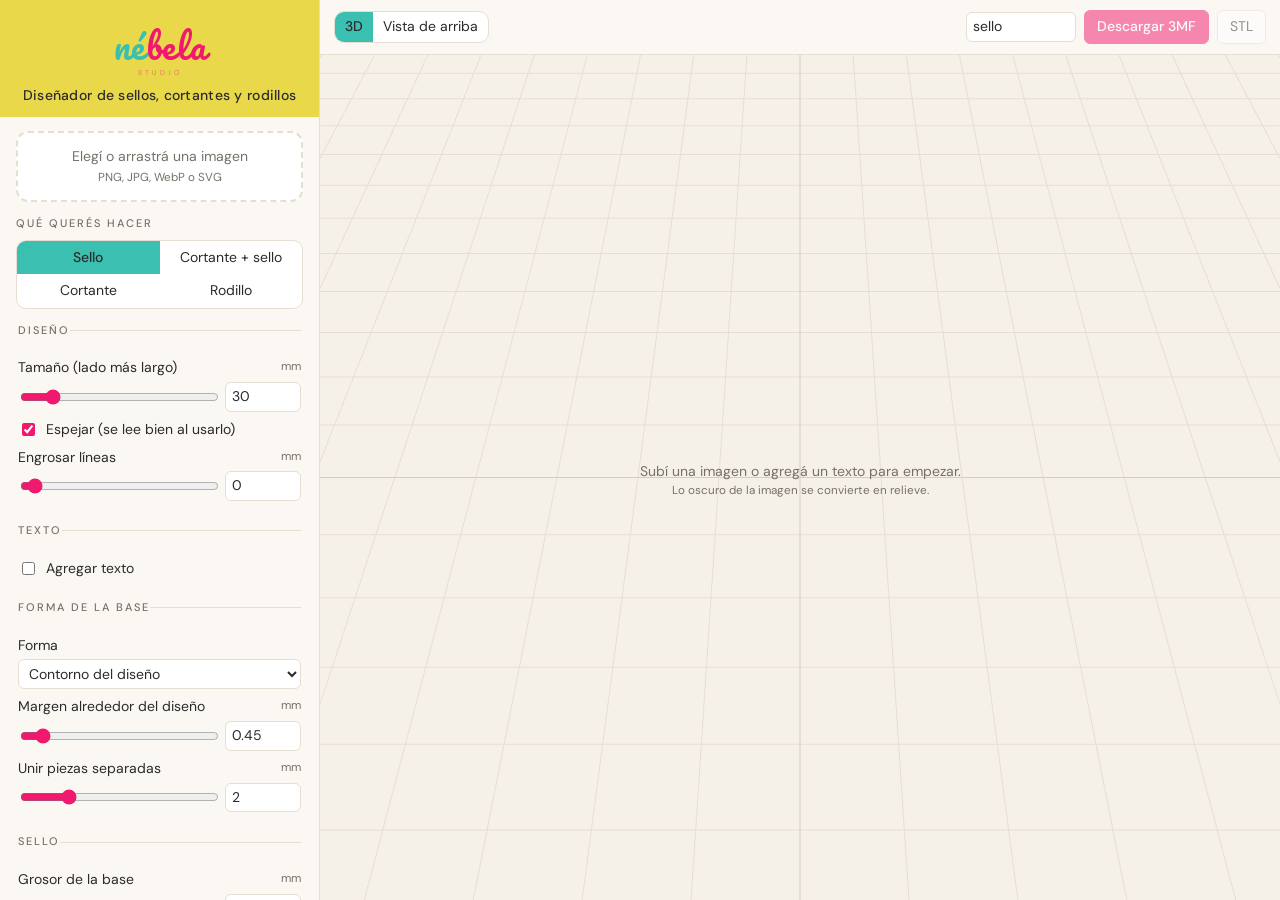
==== escritorio/index.html @ fec85895 "Primera versión del diseñador de sellos de Nébela Studio Sellos con encastre de mango, cortante + se" ====
<!doctype html>
<html lang="es">
<head>
  <meta charset="utf-8">
  <meta name="viewport" content="width=device-width, initial-scale=1">
  <title>Diseñador de sellos · Nébela Studio</title>
  <!-- Versión de escritorio. La lógica y los estilos de marca están en ../comun (compartidos con la app móvil). -->
  <link rel="stylesheet" href="../comun/estilos.css">
  <script src="../comun/libs/clipper.js"></script>
  <script type="importmap">
  {
    "imports": {
      "three": "../comun/libs/three.module.js",
      "three/addons/controls/OrbitControls.js": "../comun/libs/OrbitControls.js",
      "fflate": "../comun/libs/fflate.js",
      "opentype.js": "../comun/libs/opentype.module.js"
    }
  }
  </script>
</head>
<body>
  <aside id="panel">
    <header class="brand">
      <!-- Logo de Nébela Studio sobre amarillo: "né" turquesa, "bela" y "STUDIO" fucsia -->
      <svg viewBox="0 0 600 220" role="img" aria-label="Nébela Studio">
        <text x="300" y="145" font-family="Pacifico, cursive" font-size="110" text-anchor="middle" letter-spacing="2"><tspan fill="#3BBFB0">né</tspan><tspan fill="#F0196E">bela</tspan></text>
        <text x="300" y="192" font-family="'DM Sans', sans-serif" font-size="22" font-weight="300" fill="#F0196E" opacity="0.6" text-anchor="middle" letter-spacing="10">STUDIO</text>
      </svg>
      <h1>Diseñador de sellos, cortantes y rodillos</h1>
    </header>

    <section>
      <label class="drop" id="drop">
        <input type="file" id="file" accept="image/png,image/jpeg,image/webp,image/svg+xml">
        <span id="dropText">Elegí o arrastrá una imagen<br><small>PNG, JPG, WebP o SVG</small></span>
      </label>
      <button id="clearImg" class="link" hidden>Quitar imagen</button>
    </section>

    <section>
      <h2>Qué querés hacer</h2>
      <div class="seg" id="modeSeg">
        <button data-mode="stamp" class="on">Sello</button>
        <button data-mode="both">Cortante + sello</button>
        <button data-mode="cutter">Cortante</button>
        <button data-mode="roller">Rodillo</button>
      </div>
    </section>

    <div id="controls"></div>
  </aside>

  <main>
    <div class="toolbar">
      <div class="seg small" id="viewSeg">
        <button data-view="3d" class="on">3D</button>
        <button data-view="2d">Vista de arriba</button>
      </div>
      <span id="size"></span>
      <span class="spacer"></span>
      <input id="name" value="sello" title="Nombre del archivo">
      <button id="dl3mf" class="primary" disabled>Descargar 3MF</button>
      <button id="dlstl" disabled>STL</button>
    </div>
    <div id="warnings"></div>
    <div id="view3d" class="view"></div>
    <div id="view2d" class="view" hidden></div>
    <div id="empty" class="empty">Subí una imagen o agregá un texto para empezar.<br><small>Lo oscuro de la imagen se convierte en relieve.</small></div>
  </main>

  <script type="module" src="../comun/js/app.js"></script>
</body>
</html>
---- comun/estilos.css ----
/* Estilos compartidos por la versión de escritorio y la app móvil.
   Identidad visual de Nébela Studio. */
@font-face { font-family: "DM Sans"; font-weight: 300; font-display: swap; src: url(fuentes/dm-sans-300.woff2) format("woff2"); }
@font-face { font-family: "DM Sans"; font-weight: 400; font-display: swap; src: url(fuentes/dm-sans-400.woff2) format("woff2"); }
@font-face { font-family: "DM Sans"; font-weight: 500; font-display: swap; src: url(fuentes/dm-sans-500.woff2) format("woff2"); }
@font-face { font-family: "Pacifico"; font-weight: 400; font-display: swap; src: url(fuentes/pacifico.woff) format("woff"); }

:root {
  --amarillo: #E8D84A;
  --blanco-roto: #F5F0E8;
  --turquesa: #3BBFB0;
  --fucsia: #F0196E;
  --fucsia-texto: #C8105A; /* fucsia más oscuro para texto chico: se lee mejor sobre fondo claro */
  --lima: #9ACD32;
  --grafito: #2B2B2B;

  --ui-font: "DM Sans", system-ui, "Segoe UI", sans-serif;
  --bg: var(--blanco-roto);
  --panel: #FBF8F3;
  --ink: var(--grafito);
  --muted: #77716A;
  --line: #E6DED1;
  --warn: #F4ECB0;
}
* { box-sizing: border-box; }
html, body { height: 100%; margin: 0; }
body {
  display: flex; background: var(--bg); color: var(--ink);
  font: 14px/1.4 var(--ui-font);
  accent-color: var(--fucsia);
}
#panel {
  width: 320px; flex: none; overflow-y: auto; background: var(--panel);
  border-right: 1px solid var(--line); padding: 0 16px 16px;
}

/* Encabezado con el logo sobre amarillo */
.brand {
  margin: 0 -16px 14px; padding: 14px 16px 12px; background: var(--amarillo); text-align: center;
}
.brand svg { display: block; width: 190px; height: auto; margin: 0 auto; }
.brand h1 { font-size: 14px; font-weight: 500; margin: 2px 0 0; color: var(--grafito); letter-spacing: .02em; }

section, fieldset { margin-bottom: 14px; }
h2, legend {
  font-size: 11px; font-weight: 500; text-transform: uppercase; letter-spacing: .18em;
  color: var(--muted); margin: 0 0 8px; padding: 0;
}
fieldset { border: 0; border-top: 1px solid var(--line); padding: 12px 0 0; }
.drop {
  display: block; border: 2px dashed var(--line); border-radius: 12px; padding: 14px;
  text-align: center; cursor: pointer; color: var(--muted); background: #fff;
}
.drop:hover, .drop.over { border-color: var(--turquesa); }
.drop input { display: none; }
.drop img { max-width: 100%; max-height: 120px; display: block; margin: 0 auto 6px; }
.seg { display: flex; border: 1px solid var(--line); border-radius: 10px; overflow: hidden; background: #fff; }
#modeSeg { display: grid; grid-template-columns: 1fr 1fr; }
.seg button { flex: 1; border: 0; border-radius: 0; background: transparent; padding: 7px 4px; }
.seg button:hover { background: var(--blanco-roto); }
.seg button.on { background: var(--turquesa); color: var(--grafito); font-weight: 500; }
.seg.small button { padding: 5px 10px; }
.row { display: grid; grid-template-columns: 1fr 76px; gap: 4px 8px; align-items: center; margin-bottom: 8px; }
.row label { grid-column: 1 / -1; display: flex; justify-content: space-between; }
.row label small { color: var(--muted); }
.row input[type=range] { width: 100%; }
.row input[type=number], .row select { width: 100%; }
.row.check { grid-template-columns: auto 1fr; }
.row.check label { grid-column: 2; }
.link { background: none; border: 0; padding: 0; color: var(--fucsia-texto); font-size: 12px; cursor: pointer; text-decoration: underline; }
#clearImg { margin-top: 6px; }
textarea { width: 100%; font: inherit; border: 1px solid var(--line); border-radius: 6px; padding: 4px 6px; resize: vertical; background: #fff; }
.hint { color: var(--muted); font-size: 12px; margin: -4px 0 8px; }
input, select, button, textarea {
  font: inherit; color: inherit; border: 1px solid var(--line); border-radius: 6px;
  padding: 4px 6px; background: #fff;
}
input:focus-visible, select:focus-visible, button:focus-visible, textarea:focus-visible {
  outline: 2px solid var(--turquesa); outline-offset: 1px;
}
button { cursor: pointer; padding: 6px 12px; }
button.primary { background: var(--fucsia); color: #fff; border-color: var(--fucsia); font-weight: 500; }
button.primary:hover:not(:disabled) { background: var(--fucsia-texto); }
button:disabled { opacity: .5; cursor: default; }

/* Selector de colores */
.swatches { display: flex; flex-wrap: wrap; gap: 6px; }
.sw {
  width: 28px; height: 28px; padding: 0; border-radius: 50%; border: 1px solid rgba(43, 43, 43, .2);
  cursor: pointer; position: relative; flex: none;
}
.sw[aria-pressed="true"] { box-shadow: 0 0 0 2px var(--panel), 0 0 0 4px var(--grafito); }
.swatches .sw-other { background: conic-gradient(#F0196E, #E8D84A, #9ACD32, #3BBFB0, #F0196E); overflow: hidden; display: block; }
.swatches .sw-other[style*="background"] { background-image: none; }
.sw-other input { position: absolute; inset: 0; opacity: 0; width: 100%; height: 100%; cursor: pointer; border: 0; padding: 0; }

/* Selector de tipografías: cada nombre en su letra */
.fontpick { position: relative; }
.fp-btn { width: 100%; text-align: left; font-size: 18px; padding: 6px 30px 6px 10px; position: relative; }
.fp-btn::after { content: "▾"; position: absolute; right: 10px; top: 50%; transform: translateY(-50%); font: 14px var(--ui-font); color: var(--muted); }
.fp-list {
  position: absolute; z-index: 10; left: 0; right: 0; top: calc(100% + 4px);
  max-height: 320px; overflow-y: auto; background: #fff; border: 1px solid var(--line);
  border-radius: 10px; box-shadow: 0 8px 24px rgba(43, 43, 43, .15); padding: 4px;
}
.fp-list button {
  display: block; width: 100%; text-align: left; border: 0; border-radius: 6px;
  font-size: 20px; line-height: 1.5; padding: 4px 10px; background: transparent;
}
.fp-list button:hover, .fp-list button:focus-visible { background: var(--blanco-roto); outline: none; }
.fp-list button[aria-selected="true"] { background: var(--turquesa); }

main { flex: 1; display: flex; flex-direction: column; min-width: 0; position: relative; }
.toolbar { display: flex; gap: 8px; align-items: center; padding: 10px 14px; border-bottom: 1px solid var(--line); background: var(--panel); }
.toolbar .spacer { flex: 1; }
#size { color: var(--muted); min-width: 0; overflow: hidden; text-overflow: ellipsis; white-space: nowrap; }
.toolbar button, .toolbar .seg { flex: none; white-space: nowrap; }
#name { width: 110px; min-width: 70px; flex: 0 1 auto; }
#warnings:not(:empty) { background: var(--warn); padding: 8px 14px; border-bottom: 1px solid var(--line); }
.view { flex: 1; min-height: 0; }
#view2d { display: flex; align-items: center; justify-content: center; padding: 20px; }
#view2d svg { max-width: 100%; max-height: 100%; }
.empty { position: absolute; inset: 60px 0 0; display: flex; flex-direction: column; align-items: center; justify-content: center; color: var(--muted); pointer-events: none; text-align: center; }
[hidden] { display: none !important; }
@media (max-width: 760px) {
  body { flex-direction: column; }
  #panel { width: auto; max-height: 50vh; }
}
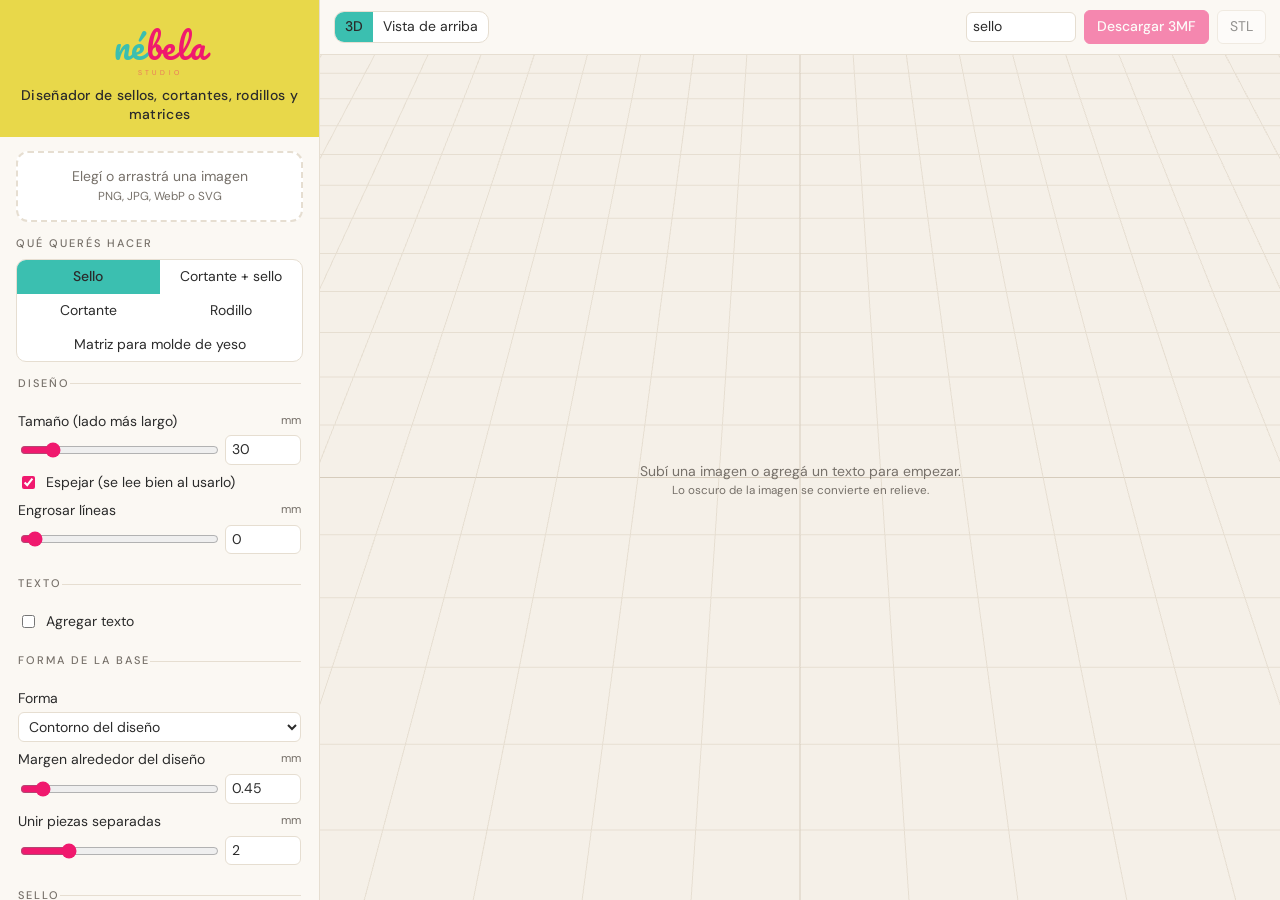
==== commit 5361e448: "Suma matrices para moldes de yeso de 1 y 2 taceles Nuevo modo "Matriz para molde de yeso": a partir " ====
--- a/escritorio/index.html
+++ b/escritorio/index.html
@@ -26,7 +26,7 @@
         <text x="300" y="145" font-family="Pacifico, cursive" font-size="110" text-anchor="middle" letter-spacing="2"><tspan fill="#3BBFB0">né</tspan><tspan fill="#F0196E">bela</tspan></text>
         <text x="300" y="192" font-family="'DM Sans', sans-serif" font-size="22" font-weight="300" fill="#F0196E" opacity="0.6" text-anchor="middle" letter-spacing="10">STUDIO</text>
       </svg>
-      <h1>Diseñador de sellos, cortantes y rodillos</h1>
+      <h1>Diseñador de sellos, cortantes, rodillos y matrices</h1>
     </header>
 
     <section>
@@ -44,6 +44,7 @@
         <button data-mode="both">Cortante + sello</button>
         <button data-mode="cutter">Cortante</button>
         <button data-mode="roller">Rodillo</button>
+        <button data-mode="matrix">Matriz para molde de yeso</button>
       </div>
     </section>
 
--- a/comun/estilos.css
+++ b/comun/estilos.css
@@ -56,6 +56,7 @@
 .drop img { max-width: 100%; max-height: 120px; display: block; margin: 0 auto 6px; }
 .seg { display: flex; border: 1px solid var(--line); border-radius: 10px; overflow: hidden; background: #fff; }
 #modeSeg { display: grid; grid-template-columns: 1fr 1fr; }
+#modeSeg button:last-child:nth-child(odd) { grid-column: 1 / -1; }
 .seg button { flex: 1; border: 0; border-radius: 0; background: transparent; padding: 7px 4px; }
 .seg button:hover { background: var(--blanco-roto); }
 .seg button.on { background: var(--turquesa); color: var(--grafito); font-weight: 500; }
@@ -90,9 +91,7 @@
   cursor: pointer; position: relative; flex: none;
 }
 .sw[aria-pressed="true"] { box-shadow: 0 0 0 2px var(--panel), 0 0 0 4px var(--grafito); }
-.swatches .sw-other { background: conic-gradient(#F0196E, #E8D84A, #9ACD32, #3BBFB0, #F0196E); overflow: hidden; display: block; }
-.swatches .sw-other[style*="background"] { background-image: none; }
-.sw-other input { position: absolute; inset: 0; opacity: 0; width: 100%; height: 100%; cursor: pointer; border: 0; padding: 0; }
+.sw-name { color: var(--muted); margin-top: 2px; }
 
 /* Selector de tipografías: cada nombre en su letra */
 .fontpick { position: relative; }
